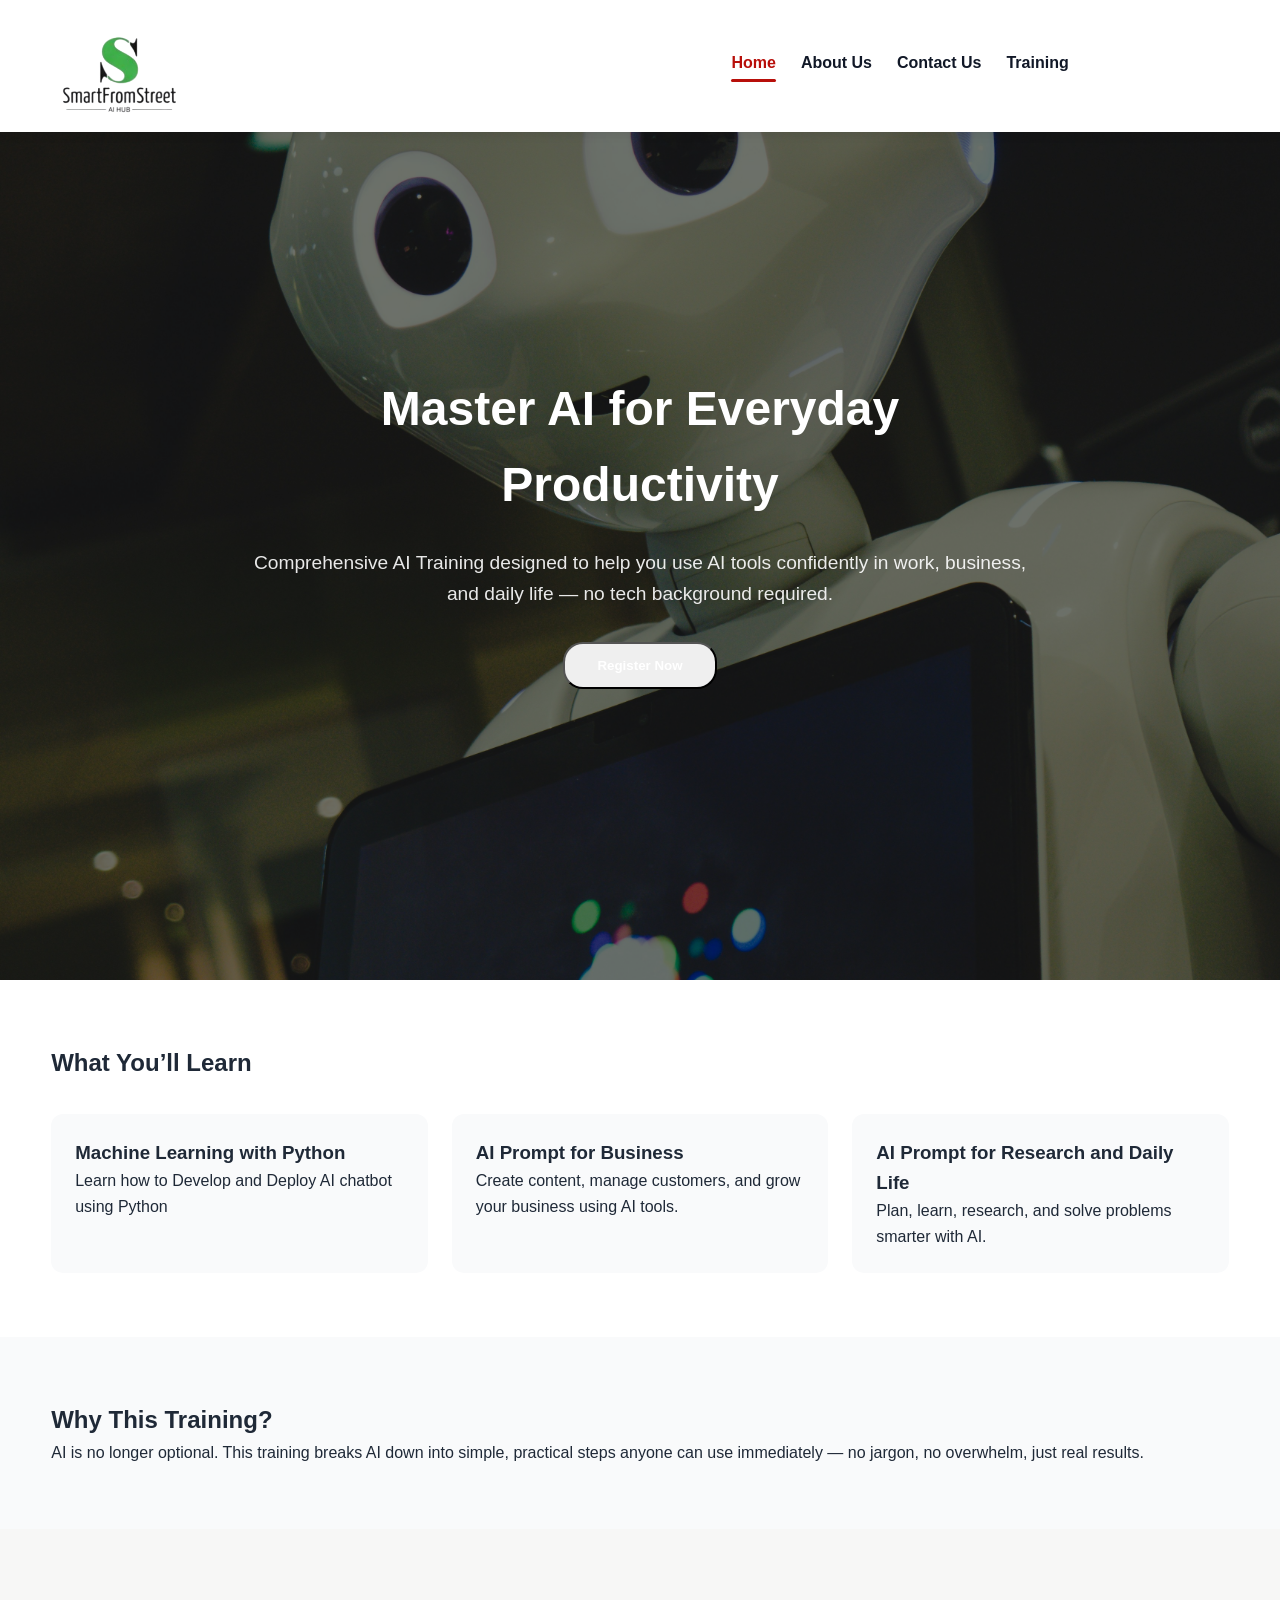
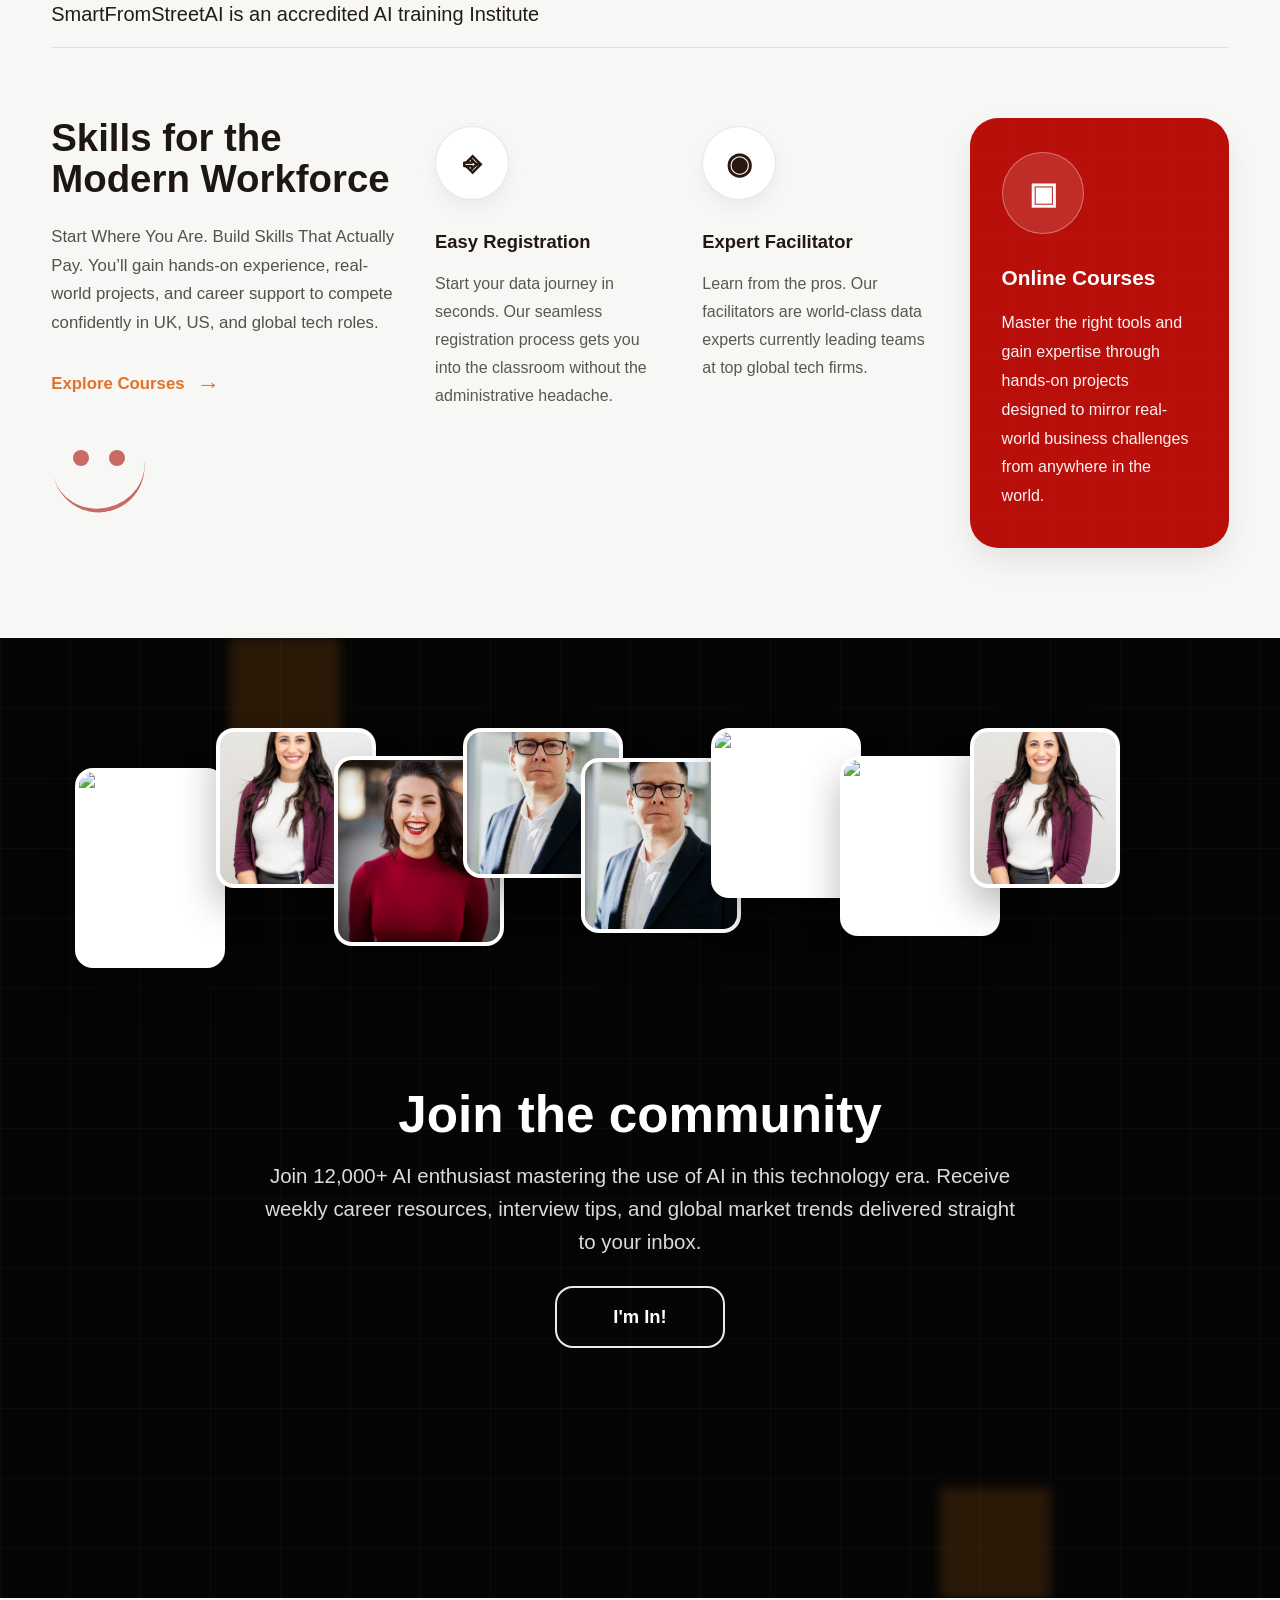
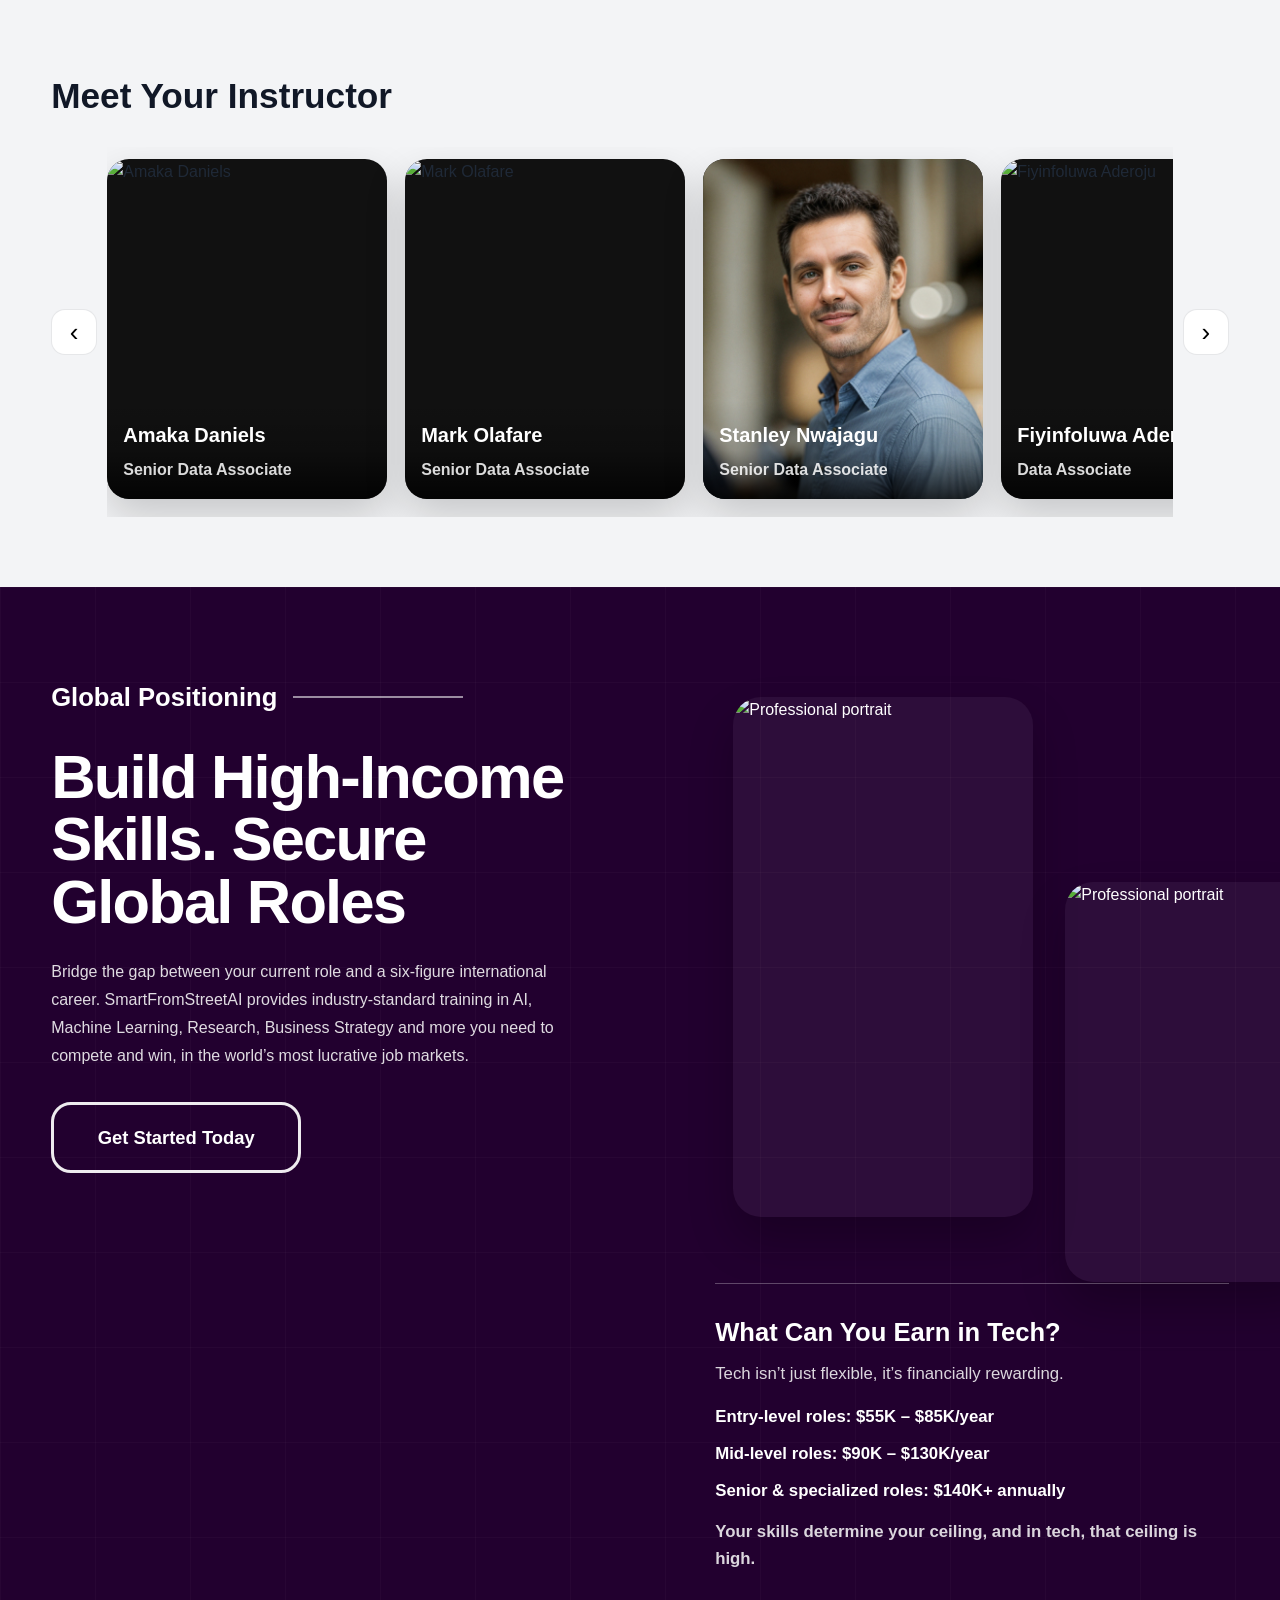
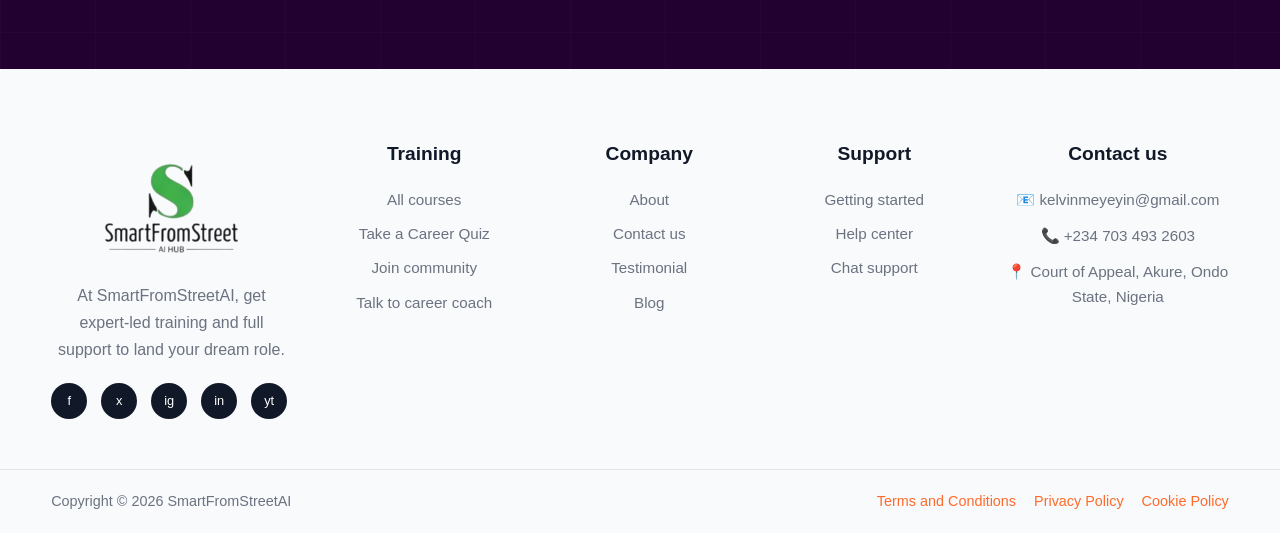
==== index.html @ e80f378c "Initial commit" ====
<!DOCTYPE html>
<html lang="en">
<head>
  <meta charset="UTF-8" />
  <meta name="viewport" content="width=device-width, initial-scale=1.0"/>
  <title>SmartFromStreetAI | Comprehensive AI Training</title>

  <link rel="stylesheet" href="css/style.css" />
</head>
<body>

<!-- HEADER -->
<header class="navbar">
  <div class="container">

    <div class="logo">
      <a href="index.html">
        <img src="assets/images/logo.png" alt="SmartFromStreetAI Logo">
      </a>
    </div>

    <nav class="nav-links">
      <a href="index.html" class="active">Home</a>
      <a href="about.html">About Us</a>
      <a href="contact.html">Contact Us</a>
      <a href="training.html">Training</a>
      <a href="training.html" class="btn btn-primary">Join Now</a>
    </nav>

    
  </div>
</header>


  

 <!-- HERO SECTION -->
<section class="hero"  id="hero">
  <div class="hero-content"></div>

  <div class="container hero-content">
    <h1>Master AI for Everyday Productivity</h1>

    <p>
      Comprehensive AI Training designed to help you use AI tools confidently
      in work, business, and daily life — no tech background required.
    </p>

    <button type="button" id="openModal" class="btn btn-primary">
    Register Now
    </button>

 
  </div>
</section>


  <!-- BENEFITS -->
  <section class="benefits">
    <div class="container">
      <h2>What You’ll Learn</h2>

      <div class="benefit-grid">
        <div class="card">
          <h3>Machine Learning with Python</h3>
          <p>Learn how to Develop and Deploy AI chatbot using Python</p>
        </div>

        <div class="card">
          <h3>AI Prompt for Business</h3>
          <p>Create content, manage customers, and grow your business using AI tools.</p>
        </div>

        <div class="card">
          <h3>AI Prompt for Research and Daily Life</h3>
          <p>Plan, learn, research, and solve problems smarter with AI.</p>
        </div>
      </div>
    </div>
  </section>

  <!-- STORY -->
  <section class="story">
    <div class="container">
      <h2>Why This Training?</h2>
      <p>
        AI is no longer optional. This training breaks AI down into simple,
        practical steps anyone can use immediately — no jargon, no overwhelm,
        just real results.
      </p>
    </div>
  </section>

  <!-- ACCREDITATION + MODERN WORKFORCE SECTION -->
  <section class="workforce-section" id="workforce-section">
    <div class="container">
      <!-- Top accreditation bar -->
      <div class="accreditation-bar">
        <p>
          SmartFromStreetAI is an accredited AI training Institute
        </p>
      </div>

      <!-- Main feature grid -->
      <div class="workforce-grid">
        <!-- Intro block -->
        <div class="workforce-intro">
          <h2>Skills for the Modern Workforce</h2>
          <p>
            Start Where You Are. Build Skills That Actually Pay. You’ll gain hands-on
            experience, real-world projects, and career support to compete confidently
            in UK, US, and global tech roles.
          </p>

          <a href="#register" class="workforce-link">
            Explore Courses
            <span>→</span>
          </a>

          <div class="workforce-smile">
            <span></span>
            <span></span>
            <div class="smile-line"></div>
          </div>
        </div>

        <!-- Feature 1 -->
        <div class="workforce-card mini-card">
          <div class="icon-wrap">
            <span class="wf-icon">⎆</span>
          </div>
          <h3>Easy Registration</h3>
          <p>
            Start your data journey in seconds. Our seamless registration process gets
            you into the classroom without the administrative headache.
          </p>
        </div>

        <!-- Feature 2 -->
        <div class="workforce-card mini-card">
          <div class="icon-wrap">
            <span class="wf-icon">◉</span>
          </div>
          <h3>Expert Facilitator</h3>
          <p>
            Learn from the pros. Our facilitators are world-class data experts currently
            leading teams at top global tech firms.
          </p>
        </div>

        <!-- Highlight card -->
        <div class="workforce-card highlight-card">
          <div class="icon-wrap light">
            <span class="wf-icon">▣</span>
          </div>
          <h3>Online Courses</h3>
          <p>
            Master the right tools and gain expertise through hands-on projects designed
            to mirror real-world business challenges from anywhere in the world.
          </p>
        </div>
      </div>
    </div>
  </section>

  <!-- TRAINING HIGHLIGHT SECTION
  <section class="training-highlight" id="training-highlight">
    <div class="container">
      <div class="training-tab">
        <div class="training-left">
          <span class="training-tag">Comprehensive AI Training</span>

          <h2>Learn AI the practical way — and apply it immediately.</h2>

          <p>
            Build real-world AI skills through live practical sessions, beginner-friendly
            guidance, and use cases you can apply to work, business, and everyday productivity.
          </p>

          <div class="training-proof">
            <div class="proof-item">
              <strong>Live sessions</strong>
              <span>Interactive and practical</span>
            </div>
            <div class="proof-item">
              <strong>Beginner-friendly</strong>
              <span>No technical background required</span>
            </div>
          </div>
        </div>

        <div class="training-right">
          <div class="training-panel">
            <h3>What’s included</h3>

            <ul class="training-list">
              <li>Live practical training</li>
              <li>Real-life AI use cases</li>
              <li>Beginner-friendly learning path</li>
              <li>Certificate of participation</li>
            </ul>

            <a href="#register" class="training-btn">Secure My Seat</a>

            <p class="training-note">Limited slots available for the next cohort</p>
          </div>
        </div>
      </div>
    </div>
  </section> -->

    <!-- COMMUNITY SECTION -->
  <section class="community" id="community">
    <div class="community-grid"></div>

    <div class="container community-wrap">
      <!-- Floating photos -->
      <div class="community-photos">
        <div class="community-card card-1"><img src="assets/images/community/community1.jpg" alt="Community member"></div>
        <div class="community-card card-2"><img src="assets/images/community/community2.jpg" alt="Community member"></div>
        <div class="community-card card-3"><img src="assets/images/community/community3.jpg" alt="Community member"></div>
        <div class="community-card card-4"><img src="assets/images/community/community4.jpg" alt="Community member"></div>
        <div class="community-card card-5"><img src="assets/images/community/community5.jpg" alt="Community member"></div>
        <div class="community-card card-6"><img src="assets/images/community/community6.jpg" alt="Community member"></div>
        <div class="community-card card-7"><img src="assets/images/community/community7.jpg" alt="Community member"></div>
        <div class="community-card card-8"><img src="assets/images/community/community8.jpg" alt="Community member"></div>
        <!-- <div class="community-card card-9"><img src="assets/images/community/community9.jpg" alt="Community member"></div> -->
        <!-- <div class="community-card card-10"><img src="assets/images/community/community10.jpg" alt="Community member"></div>
        <div class="community-card card-11"><img src="assets/images/community/community11.jpg" alt="Community member"></div>
        <div class="community-card card-12"><img src="assets/images/community/community12.jpg" alt="Community member"></div> -->
      </div>

      <!-- Center content -->
      <div class="community-content">
        <h2>Join the community</h2>
        <p>
          Join 12,000+ AI enthusiast mastering the use of AI in this technology era.
          Receive weekly career resources, interview tips, and global market
          trends delivered straight to your inbox.
        </p>

        <a href="https://chat.whatsapp.com/Kw2oKaEPfV02kj9bFaSDcL?mode=gi_t" class="community-btn">I'm In!</a>
      </div>
    </div>
  </section>

    <!-- INSTRUCTORS CAROUSEL -->
    <section class="instructors" id="instructors">
      <div class="container">
        <h2>Meet Your Instructor</h2>

        <div class="carousel">
          <button class="carousel-btn prev" type="button" aria-label="Scroll left">
            ‹
          </button>

          <div class="carousel-track" id="instructorTrack">
            <!-- Card 1 -->
            <article class="inst-card">
              <img src="assets/images/instructors/amaka.jpg" alt="Amaka Daniels">
              <div class="inst-overlay">
                <h3>Amaka Daniels</h3>
                <p>Senior Data Associate</p>
              </div>
            </article>

            <!-- Card 2 -->
            <article class="inst-card">
              <img src="assets/images/instructors/mark.jpg" alt="Mark Olafare">
              <div class="inst-overlay">
                <h3>Mark Olafare</h3>
                <p>Senior Data Associate</p>
              </div>
            </article>

            <!-- Card 3 -->
            <article class="inst-card">
              <img src="assets/images/instructors/stanley.jpg" alt="Stanley Nwajagu">
              <div class="inst-overlay">
                <h3>Stanley Nwajagu</h3>
                <p>Senior Data Associate</p>
              </div>
            </article>

            <!-- Card 4 -->
            <article class="inst-card">
              <img src="assets/images/instructors/fiyin.jpg" alt="Fiyinfoluwa Aderoju">
              <div class="inst-overlay">
                <h3>Fiyinfoluwa Aderoju</h3>
                <p>Data Associate</p>
              </div>
            </article>

            <!-- Add more cards as needed -->
          </div>

          <button class="carousel-btn next" type="button" aria-label="Scroll right">
            ›
          </button>
        </div>
      </div>
    </section> 

  <!-- GLOBAL POSITIONING SECTION -->
  <section class="global-positioning" id="global-positioning">
    <div class="gp-grid"></div>

    <div class="container gp-wrapper">
      <div class="gp-left">
        <div class="gp-label">
          <span>Global Positioning</span>
          <div class="gp-line"></div>
        </div>

        <h2>
           Build High-Income Skills. Secure Global Roles
        </h2>

        <p class="gp-text">
          Bridge the gap between your current role and a six-figure international
          career. SmartFromStreetAI provides industry-standard training in AI, Machine Learning,
          Research, Business Strategy and more you need to compete and win, in
          the world’s most lucrative job markets.
        </p>

        <a href="training.html" class="gp-btn">Get Started Today</a>
      </div>

      <div class="gp-right">
        <div class="gp-images">
          <div class="gp-image gp-image-1">
            <img src="assets/images/global/global1.jpg" alt="Professional portrait">
          </div>

          <div class="gp-image gp-image-2">
            <img src="assets/images/global/global2.jpg" alt="Professional portrait">
          </div>
        </div>

        <div class="gp-income">
          <h3>What Can You Earn in Tech?</h3>
          <p>Tech isn’t just flexible, it’s financially rewarding.</p>

          <ul>
            <li><strong>Entry-level roles:</strong> $55K – $85K/year</li>
            <li><strong>Mid-level roles:</strong> $90K – $130K/year</li>
            <li><strong>Senior & specialized roles:</strong> $140K+ annually</li>
          </ul>

          <p class="gp-note">
            Your skills determine your ceiling, and in tech, that ceiling is high.
          </p>
        </div>
      </div>
    </div>
  </section>

<!-- FOOTER -->
<footer class="footer">
  <div class="container footer-grid">

    <!-- LEFT -->
    <div class="footer-about">
      <img src="assets/images/logo.png" alt="Logo" class="footer-logo">

      <p>
        At SmartFromStreetAI, get expert-led training and full support
        to land your dream role.
      </p>

      <div class="footer-socials">
        <a href="#">f</a>
        <a href="#">x</a>
        <a href="#">ig</a>
        <a href="#">in</a>
        <a href="#">yt</a>
      </div>
    </div>

    <!-- ACADEMIC -->
    <div class="footer-col">
      <h4>Training</h4>
      <a href="#">All courses</a>
      <a href="#">Take a Career Quiz</a>
      <a href="#">Join community</a>
      <a href="#">Talk to career coach</a>
    </div>

    <!-- COMPANY -->
    <div class="footer-col">
      <h4>Company</h4>
      <a href="about.html">About</a>
      <a href="contact.html">Contact us</a>
      <a href="#">Testimonial</a>
      <a href="#">Blog</a>
    </div>

    <!-- SUPPORT -->
    <div class="footer-col">
      <h4>Support</h4>
      <a href="#">Getting started</a>
      <a href="#">Help center</a>
      <a href="#">Chat support</a>
    </div>

    <!-- CONTACT -->
    <div class="footer-col footer-contact">
      <h4>Contact us</h4>

      <p>📧 kelvinmeyeyin@gmail.com</p>
      <p>📞 +234 703 493 2603</p>
      <p>📍 Court of Appeal, Akure, Ondo State, Nigeria</p>
    </div>

  </div>

  <!-- BOTTOM -->
  <div class="footer-bottom">
    <div class="container footer-bottom-inner">
      <p>Copyright © 2026 SmartFromStreetAI</p>

      <div class="footer-links">
        <a href="#">Terms and Conditions</a>
        <a href="#">Privacy Policy</a>
        <a href="#">Cookie Policy</a>
      </div>
    </div>
  </div>
</footer>


  <!-- REGISTER MODAL -->
<div id="registerModal" class="modal">

  <div class="modal-content">

    <span class="close-btn">&times;</span>

    <h2>Comprehensive AI Training</h2>

    <p>
      This training will teach you how to use AI tools effectively for work,
      business, and daily productivity.
    </p>

    <div class="payment-details">
      <h3>Payment Details</h3>
      <p><strong>Bank Name:</strong> GTBank</p>
      <p><strong>Account Name:</strong> SmartFromStreetAI</p>
      <p><strong>Account Number:</strong> 0123456789</p>
    </div>

    <p class="note">
      After payment, send proof of payment to:
      <br><strong>smartfromstreetai@gmail.com</strong>
    </p>

  </div>
</div>

 <script src="js/script.js"></script>
</body>
</html>
---- css/style.css ----
* {
  margin: 0;
  padding: 0;
  box-sizing: border-box;
  font-family: "Segoe UI", sans-serif;
}

body {
  background: #f9fafb;
  color: #1f2937;
  line-height: 1.6;
  padding-top: 80px;
}

.container{
  width: min(1280px, 92%);
  margin: 0 auto;
}



/* NavBar */
.navbar {
  position: fixed;
  top: 0;
  left: 0;
  width: 100%;
  background: white;   /* always visible */
  padding: 1rem 0;
  z-index: 1000;
  box-shadow: 0 2px 10px rgba(0,0,0,0.08);
}

.nav-links {
  display: flex;
  align-items: center;
  gap: 25px;
}

.nav-links a {
  text-decoration: none;
  color: #111827;
  font-weight: 500;
  transition: 0.3s ease;
}

.nav-links a:hover {
  color: #f97316;
}


.navbar .container {
  display: flex;
  justify-content: space-between;
  align-items: center;
}

.logo {
  color: #111827;
}

.logo img {
  height: 100px;
  display: block;
}

body {
  padding-top: 80px;
}

/* NAV LINKS */
.nav-links a{
  position: relative;
  text-decoration: none;
  color: #111827;
  font-weight: 600;
  padding-bottom: 6px;
}

/* underline (hidden by default) */
.nav-links a::after{
  content: "";
  position: absolute;
  left: 0;
  bottom: 0;
  width: 0%;
  height: 3px;
  background: #B80F0A;
  border-radius: 999px;
  transition: width 0.3s ease;
}

/* hover effect */
.nav-links a:hover::after{
  width: 100%;
}

/* active page */
.nav-links a.active::after{
  width: 100%;
}

/* optional: active text color */
.nav-links a.active{
  color: #B80F0A;
}

/* HERO SECTION */

.hero {
  position: relative;
  height: 100vh;
  background: url("../assets/images/background.png") center/cover no-repeat;
  display: flex;
  align-items: center;
  justify-content: center;
  text-align: center;
  color: white;
  background-size: cover;
  background-position: center;
  transition: background-image 1s ease-in-out;
}


/* .hero {
  height: 90vh;
  background-size: cover;
  background-position: center;
  transition: background-image 1s ease-in-out;
} */

.hero::before {
  content: "";
  position: absolute;
  inset: 0;
  background: rgba(0,0,0,0.5);
}

/* .hero .overlay {
  position: absolute;
  inset: 0;
  background: rgba(0, 0, 0, 0.65);
} */

.hero-content {
  position: relative;
  z-index: 2;
  max-width: 800px;
}

.hero h1 {
  font-size: 3rem;
  margin-bottom: 1.5rem;
  font-weight: 700;
}

.hero p {
  font-size: 1.2rem;
  margin-bottom: 2rem;
  opacity: 0.9;
}


/* BUTTONS */

.btn-primary {
  background: linear-gradient(90deg, #B80F0A);
  color: white !important;
  border-radius: 20px;
  padding: 0.9rem 2rem;
  font-weight: 600;
  transition: 0.3s ease;
}

.btn-primary:hover {
  transform: translateY(-3px);
  box-shadow: 0 8px 20px rgba(0,0,0,0.3);
}

/* BENEFITS */
.benefits {
  padding: 4rem 0;
  background: #fff;
}

.benefit-grid {
  display: grid;
  grid-template-columns: repeat(3, 1fr);
  gap: 1.5rem;
  margin-top: 2rem;
}

.card {
  background: #f9fafb;
  padding: 1.5rem;
  border-radius: 12px;
}


/* =========================
   INSTRUCTORS CAROUSEL
========================= */
.instructors {
  padding: 70px 0;
  background: #f3f4f6;
}

.instructors h2 {
  font-size: 2.2rem;
  margin-bottom: 22px;
  font-weight: 800;
  color: #111827;
}

/* wrapper */
.carousel {
  position: relative;
  display: flex;
  align-items: center;
  gap: 10px;
}

/* arrows */
.carousel-btn {
  width: 46px;
  height: 46px;
  border-radius: 14px;
  border: 1px solid rgba(17, 24, 39, 0.1);
  background: #ffffff;
  cursor: pointer;
  display: grid;
  place-items: center;
  font-size: 26px;
  line-height: 1;
  user-select: none;
  transition: transform 0.2s ease, box-shadow 0.2s ease;
}

.carousel-btn:hover {
  transform: translateY(-1px);
  box-shadow: 0 12px 26px rgba(0,0,0,0.12);
}

.carousel-btn:disabled {
  opacity: 0.45;
  cursor: not-allowed;
  box-shadow: none;
}

/* track */
.carousel-track {
  flex: 1;
  display: flex;
  gap: 18px;
  overflow-x: auto;
  padding: 12px 6px 18px;
  scroll-snap-type: x mandatory;
  scroll-behavior: smooth;
  -webkit-overflow-scrolling: touch;
}

/* show a nice scrollbar like your screenshot */
.carousel-track::-webkit-scrollbar {
  height: 10px;
}
.carousel-track::-webkit-scrollbar-track {
  background: rgba(0,0,0,0.08);
  border-radius: 999px;
}
.carousel-track::-webkit-scrollbar-thumb {
  background: rgba(0,0,0,0.35);
  border-radius: 999px;
}

/* card */
.inst-card {
  scroll-snap-align: start;
  min-width: 280px;
  height: 340px;
  border-radius: 22px;
  overflow: hidden;
  position: relative;
  background: #111;
  box-shadow: 0 18px 40px rgba(0,0,0,0.18);
}

.inst-card img {
  width: 100%;
  height: 100%;
  object-fit: cover;
  display: block;
}

/* bottom gradient + text */
.inst-overlay {
  position: absolute;
  left: 0;
  right: 0;
  bottom: 0;
  padding: 18px 16px 16px;
  background: linear-gradient(
    to top,
    rgba(0,0,0,0.78),
    rgba(0,0,0,0.18),
    rgba(0,0,0,0)
  );
}

.inst-overlay h3 {
  margin: 0;
  font-size: 1.25rem;
  color: #fff;
  font-weight: 800;
}

.inst-overlay p {
  margin: 6px 0 0;
  color: rgba(255,255,255,0.85);
  font-weight: 600;
}

/* responsive */
@media (max-width: 900px) {
  .carousel-btn { display: none; } /* swipe on mobile */
  .inst-card { min-width: 240px; height: 320px; }
}

/* MODAL BACKGROUND */
.modal {
  display: none;
  position: fixed;
  inset: 0;
  background: rgba(0, 0, 0, 0.7);
  justify-content: center;
  align-items: center;
  z-index: 2000;
}

/* MODAL CARD */
.modal-content {
  background: white;
  width: 90%;
  max-width: 500px;
  padding: 2rem;
  border-radius: 12px;
  position: relative;
  animation: fadeIn 0.3s ease;
}

.modal-content h2 {
  margin-bottom: 1rem;
}

.payment-details {
  margin: 1.5rem 0;
  background: #f9fafb;
  padding: 1rem;
  border-radius: 8px;
}

.note {
  font-size: 0.9rem;
  color: #555;
}

/* CLOSE BUTTON */
.close-btn {
  position: absolute;
  top: 10px;
  right: 15px;
  font-size: 22px;
  cursor: pointer;
}

/* ANIMATION */
@keyframes fadeIn {
  from { opacity: 0; transform: scale(0.95); }
  to { opacity: 1; transform: scale(1); }
}


/* STORY */
.story {
  padding: 4rem 0;
}

/* REGISTER */
.register {
  padding: 4rem 0;
  background: #111827;
  color: white;
  text-align: center;
}

.register-box {
  background: #1f2937;
  padding: 2.5rem;
  border-radius: 16px;
}

.price {
  font-size: 2rem;
  margin: 1rem 0;
}


/* =========================
   TESTIMONIALS
========================= */
.testimonials{
  padding: 80px 0;
  background: #ffffff;
}

.testi-top{
  display: grid;
  gap: 14px;
  margin-bottom: 18px;
}

.testi-meta{
  display:flex;
  align-items:center;
  gap: 10px;
  color: #111827;
}

.stars{
  font-size: 18px;
  letter-spacing: 2px;
  color: #f5c542;
  line-height: 1;
}

.star-dim{ color: rgba(245, 197, 66, 0.35); }

.rating{
  font-weight: 800;
  color: #111827;
  font-size: 18px;
}

.rating .count{
  font-weight: 700;
  color: rgba(17, 24, 39, 0.55);
}

.testi-head{
  display:flex;
  align-items:flex-end;
  justify-content:space-between;
  gap: 16px;
}

.testi-head h2{
  font-size: clamp(1.7rem, 3vw, 2.3rem);
  margin: 0;
  font-weight: 900;
  color: #111827;
}

.testi-controls{
  display:flex;
  gap: 10px;
}

.testi-btn{
  width: 48px;
  height: 48px;
  border-radius: 999px;
  border: 1px solid rgba(17,24,39,0.12);
  background: #ffffff;
  cursor: pointer;
  display:grid;
  place-items:center;
  font-size: 26px;
  line-height: 1;
  transition: transform .2s ease, box-shadow .2s ease, background .2s ease;
}

.testi-btn:hover{
  transform: translateY(-1px);
  box-shadow: 0 14px 30px rgba(0,0,0,0.12);
}

.testi-btn:disabled{
  opacity: .45;
  cursor: not-allowed;
  box-shadow: none;
}

/* track */
.testi-track{
  display:flex;
  gap: 18px;
  overflow-x:auto;
  padding: 16px 4px 18px;
  scroll-snap-type: x mandatory;
  scroll-behavior: smooth;
  -webkit-overflow-scrolling: touch;
}

.testi-track::-webkit-scrollbar{ height: 10px; }
.testi-track::-webkit-scrollbar-track{
  background: rgba(0,0,0,0.06);
  border-radius: 999px;
}
.testi-track::-webkit-scrollbar-thumb{
  background: rgba(0,0,0,0.28);
  border-radius: 999px;
}

/* card */
.testi-card{
  scroll-snap-align: start;
  min-width: 360px;
  max-width: 420px;
  background: #f9fafb;
  border: 1px solid rgba(17,24,39,0.08);
  border-radius: 22px;
  padding: 22px;
  box-shadow: 0 14px 34px rgba(0,0,0,0.06);
  display:flex;
  flex-direction:column;
  gap: 12px;
}

.testi-title{
  margin: 0;
  font-weight: 900;
  color: #111827;
  font-size: 1.15rem;
}

.testi-text{
  margin: 0;
  color: rgba(17,24,39,0.78);
  line-height: 1.7;
  font-weight: 600;
}

.testi-person{
  margin-top: 8px;
  display:flex;
  align-items:center;
  gap: 12px;
}

.avatar{
  width: 44px;
  height: 44px;
  border-radius: 999px;
  object-fit: cover;
  border: 2px solid rgba(17,24,39,0.08);
  background: #fff;
}

.avatar-initials{
  display:grid;
  place-items:center;
  font-weight: 900;
  color: #fff;
  background: linear-gradient(90deg, #B80F0A, #ff3b30);
}

.testi-person .name{
  margin: 0;
  font-weight: 900;
  color: #111827;
}

.testi-person .role{
  margin: 2px 0 0;
  color: rgba(17,24,39,0.60);
  font-weight: 700;
  font-size: .95rem;
}

@media (max-width: 900px){
  .testi-controls{ display:none; } /* swipe on mobile */
  .testi-card{ min-width: 280px; }
}

/* =========================
   FUTURE PROOF / LOGO MARQUEE
========================= */
.future-proof{
  padding: 70px 0;
  background: #f8f8f8;
  overflow: hidden;
}

.future-proof-inner{
  display: grid;
  grid-template-columns: 360px 1fr;
  align-items: center;
  gap: 28px;
}

.future-proof-text p{
  margin: 0;
  font-size: clamp(1.35rem, 2vw, 1.8rem);
  line-height: 1.5;
  color: #374151;
  font-weight: 500;
  max-width: 320px;
}

.future-proof-text span{
  color: #B80F0A;
  font-weight: 800;
}

/* marquee area */
.logo-marquee{
  position: relative;
  overflow: hidden;
  min-height: 90px;
  display: flex;
  align-items: center;
}

/* creates the "coming out of the text" soft fade */
.logo-fade{
  position: absolute;
  left: 0;
  top: 0;
  bottom: 0;
  width: 140px;
  background: linear-gradient(to right, #f8f8f8 20%, rgba(248,248,248,0));
  z-index: 2;
  pointer-events: none;
}

.logo-track{
  display: flex;
  align-items: center;
  gap: 56px;
  width: max-content;
  animation: logoMarquee 24s linear infinite;
}

.logo-marquee:hover .logo-track{
  animation-play-state: paused;
}

.logo-item{
  flex: 0 0 auto;
  display: flex;
  align-items: center;
  justify-content: center;
  min-width: 120px;
  opacity: 0.75;
  transition: opacity .25s ease, transform .25s ease, filter .25s ease;
}

.logo-item:hover{
  opacity: 1;
  transform: translateY(-2px);
}

.logo-item img{
  max-height: 54px;
  max-width: 150px;
  width: auto;
  object-fit: contain;
  filter: grayscale(100%);
}

/* continuous movement */
@keyframes logoMarquee{
  from{
    transform: translateX(0);
  }
  to{
    transform: translateX(-50%);
  }
}

/* tablet */
@media (max-width: 1000px){
  .future-proof-inner{
    grid-template-columns: 1fr;
    gap: 20px;
  }

  .future-proof-text p{
    max-width: 100%;
  }

  .logo-fade{
    width: 90px;
  }
}

/* mobile */
@media (max-width: 640px){
  .future-proof{
    padding: 55px 0;
  }

  .future-proof-text p{
    font-size: 1.2rem;
  }

  .logo-track{
    gap: 36px;
    animation-duration: 18s;
  }

  .logo-item{
    min-width: 90px;
  }

  .logo-item img{
    max-height: 36px;
    max-width: 110px;
  }
}

/* =========================
   COMMUNITY SECTION
========================= */
.community{
  position: relative;
  background: #050505;
  color: #fff;
  overflow: hidden;
  padding: 90px 0 110px;
}

/* subtle grid background */
.community-grid{
  position: absolute;
  inset: 0;
  background-image:
    linear-gradient(rgba(255,255,255,0.07) 1px, transparent 1px),
    linear-gradient(90deg, rgba(255,255,255,0.07) 1px, transparent 1px);
  background-size: 70px 70px;
  opacity: 0.35;
  pointer-events: none;
}

/* optional warm glow blocks */
.community::before,
.community::after{
  content: "";
  position: absolute;
  width: 110px;
  height: 110px;
  background: rgba(182, 103, 23, 0.22);
  filter: blur(6px);
  z-index: 0;
}

.community::before{
  top: 0;
  left: 18%;
}

.community::after{
  bottom: 0;
  right: 18%;
}

.community-wrap{
  position: relative;
  min-height: 760px;
  z-index: 1;
}

/* center content */
.community-content{
  position: relative;
  z-index: 3;
  max-width: 760px;
  margin: 0 auto;
  text-align: center;
  padding-top: 360px;
}

.community-content h2{
  margin: 0 0 18px;
  font-size: clamp(2.2rem, 4vw, 4rem);
  line-height: 1.05;
  font-weight: 900;
  color: #fff;
}

.community-content p{
  margin: 0 auto 28px;
  max-width: 760px;
  font-size: clamp(1rem, 1.6vw, 1.35rem);
  line-height: 1.6;
  color: rgba(255,255,255,0.86);
  font-weight: 500;
}

.community-btn{
  display: inline-flex;
  align-items: center;
  justify-content: center;
  min-width: 170px;
  padding: 14px 28px;
  border: 2px solid rgba(255,255,255,0.92);
  border-radius: 18px;
  color: #fff;
  text-decoration: none;
  font-weight: 800;
  font-size: 1.15rem;
  transition: all .25s ease;
  background: transparent;
}

.community-btn:hover{
  background: #fff;
  color: #050505;
  transform: translateY(-2px);
}

/* floating photos area */
.community-photos{
  position: absolute;
  inset: 0;
  z-index: 2;
}

.community-card{
  position: absolute;
  width: 160px;
  height: 210px;
  border-radius: 18px;
  overflow: hidden;
  background: #fff;
  border: 4px solid rgba(255,255,255,0.88);
  box-shadow: 0 18px 38px rgba(0,0,0,0.28);
}

.community-card img{
  width: 100%;
  height: 100%;
  object-fit: cover;
  display: block;
}

/* top row */
.card-1  { top: 40px;  left: 2%;  width: 150px; height: 200px; }
.card-2  { top: 0;     left: 14%; width: 160px; height: 160px; }
.card-3  { top: 28px;  left: 24%; width: 170px; height: 190px; }
.card-4  { top: 0;     left: 35%; width: 160px; height: 150px; }
.card-5  { top: 30px;  left: 45%; width: 160px; height: 175px; }
.card-6  { top: 0;     left: 56%; width: 150px; height: 170px; }
.card-7  { top: 28px;  left: 67%; width: 160px; height: 180px; }
.card-8  { top: 0;     left: 78%; width: 150px; height: 160px; }

/* lower edge cards */
.card-9  { top: 250px; left: 2%;  width: 150px; height: 190px; }
.card-10 { top: 220px; left: 14%; width: 160px; height: 180px; }
.card-11 { top: 240px; right: 14%; width: 150px; height: 200px; }
.card-12 { top: 280px; right: 2%;  width: 160px; height: 190px; }

/* gentle floating animation */
.community-card{
  animation: floatCard 6s ease-in-out infinite;
}

.card-2, .card-5, .card-8, .card-10{
  animation-delay: 1s;
}
.card-3, .card-6, .card-11{
  animation-delay: 2s;
}
.card-4, .card-7, .card-9, .card-12{
  animation-delay: 3s;
}

@keyframes floatCard{
  0%, 100%{
    transform: translateY(0px);
  }
  50%{
    transform: translateY(-8px);
  }
}

/* tablet */
@media (max-width: 1100px){
  .community-wrap{
    min-height: 700px;
  }

  .community-card{
    width: 130px !important;
    height: 160px !important;
  }

  .community-content{
    padding-top: 320px;
  }
}

/* mobile */
@media (max-width: 768px){
  .community{
    padding: 70px 0 80px;
  }

  .community-wrap{
    min-height: auto;
  }

  .community-photos{
    position: relative;
    display: grid;
    grid-template-columns: repeat(3, 1fr);
    gap: 12px;
    margin-bottom: 32px;
  }

  .community-card{
    position: relative;
    top: auto !important;
    left: auto !important;
    right: auto !important;
    width: 100% !important;
    height: 140px !important;
    animation: none;
  }

  .community-content{
    padding-top: 0;
  }

  .community-content h2{
    font-size: 2.2rem;
  }

  .community-content p{
    font-size: 1rem;
  }

  .community-btn{
    min-width: 150px;
    padding: 12px 22px;
  }
}

@media (max-width: 520px){
  .community-photos{
    grid-template-columns: repeat(2, 1fr);
  }
}

.community-card{
  opacity: 0;
  transform: translateY(20px);
  transition: opacity .7s ease, transform .7s ease;
}

.community.visible .community-card{
  opacity: 1;
  transform: translateY(0);
}

/* =========================
   GLOBAL POSITIONING
========================= */
.global-positioning{
  position: relative;
  overflow: hidden;
  background: #22002f;
  color: #fff;
  padding: 90px 0 80px;
}

.gp-grid{
  position: absolute;
  inset: 0;
  background-image:
    linear-gradient(rgba(255,255,255,0.06) 1px, transparent 1px),
    linear-gradient(90deg, rgba(255,255,255,0.06) 1px, transparent 1px);
  background-size: 95px 95px;
  opacity: 0.45;
  pointer-events: none;
}

.gp-wrapper{
  position: relative;
  z-index: 2;
  display: grid;
  grid-template-columns: minmax(0, 0.95fr) minmax(420px, 0.85fr);
  gap: 90px;
  align-items: start;
}


/* left side */
.gp-label{
  display: flex;
  align-items: center;
  gap: 16px;
  margin-bottom: 28px;
}

.gp-label span{
  font-size: 1.6rem;
  font-weight: 800;
  color: #ffffff;
  white-space: nowrap;
}

.gp-line{
  height: 2px;
  width: 170px;
  background: rgba(255,255,255,0.55);
}

/* left side */
.gp-left{
  max-width: 620px;
}

.gp-left h2{
  margin: 0 0 24px;
  font-size: clamp(2.8rem, 4.8vw, 5.2rem);
  line-height: 1.02;
  letter-spacing: -1.8px;
  font-weight: 900;
  max-width: 560px;
}

.gp-text{
  margin: 0 0 32px;
  max-width: 540px;
  font-size: clamp(1rem, 1.25vw, 1.15rem);
  line-height: 1.75;
  color: rgba(255,255,255,0.86);
  font-weight: 500;
}

.gp-btn{
  display: inline-flex;
  align-items: center;
  justify-content: center;
  min-width: 250px;
  padding: 18px 34px;
  border: 3px solid rgba(255,255,255,0.92);
  border-radius: 20px;
  color: #fff;
  text-decoration: none;
  font-size: 1.15rem;
  font-weight: 800;
  transition: all .25s ease;
}

.gp-btn:hover{
  background: #fff;
  color: #22002f;
  transform: translateY(-2px);
}

/* right side */
.gp-right{
  display: flex;
  flex-direction: column;
  gap: 30px;
  padding-top: 20px;
}

.gp-images{
  display: flex;
  justify-content: flex-start;
  align-items: flex-end;
  gap: 32px;
  padding-left: 18px;
}

.gp-image{
  overflow: hidden;
  border-radius: 28px;
  background: rgba(255,255,255,0.05);
  box-shadow: 0 24px 45px rgba(0,0,0,0.24);
}

.gp-image img{
  width: 100%;
  height: 100%;
  object-fit: cover;
  display: block;
}

.gp-image-1{
  width: 300px;
  height: 520px;
  flex: 0 0 300px;
}

.gp-image-2{
  width: 250px;
  height: 400px;
  flex: 0 0 250px;
  margin-bottom: -65px;
}

/* earnings box */
.gp-income{
  margin-top: 36px;
  padding-top: 28px;
  border-top: 1px solid rgba(255,255,255,0.28);
  max-width: 700px;
}

.gp-income h3{
  margin: 0 0 8px;
  font-size: 1.6rem;
  font-weight: 800;
}

.gp-income p{
  margin: 0 0 16px;
  font-size: 1.05rem;
  line-height: 1.6;
  color: rgba(255,255,255,0.84);
}

.gp-income ul{
  margin: 0 0 16px;
  padding: 0;
  list-style: none;
}

.gp-income li{
  margin-bottom: 12px;
  font-size: 1.05rem;
  line-height: 1.5;
  color: #fff;
  font-weight: 700;
}

.gp-note{
  font-weight: 700;
  color: #fff;
}

/* tablet */
@media (max-width: 1100px){
  .gp-wrapper{
    grid-template-columns: 1fr;
  }

  .gp-left h2{
    max-width: 100%;
  }

  .gp-images{
    justify-content: center;
  }

  .gp-income{
    max-width: 100%;
  }
}

/* mobile */
@media (max-width: 768px){
  .global-positioning{
    padding: 70px 0 65px;
  }

  .gp-label span{
    font-size: 1.1rem;
  }

  .gp-line{
    width: 90px;
  }

  .gp-left h2{
    font-size: 2.5rem;
    line-height: 1.02;
  }

  .gp-images{
    gap: 16px;
  }

  .gp-image-1{
    width: 52%;
    height: 360px;
  }

  .gp-image-2{
    width: 42%;
    height: 290px;
    margin-bottom: -36px;
  }

  .gp-btn{
    min-width: 100%;
    padding: 16px 22px;
  }

  .gp-income{
    margin-top: 12px;
  }
}

@media (max-width: 520px){
  .gp-images{
    align-items: flex-end;
  }

  .gp-image{
    border-radius: 20px;
  }

  .gp-image-1{
    height: 290px;
  }

  .gp-image-2{
    height: 230px;
  }
}

.gp-image{
  transition: transform .3s ease, box-shadow .3s ease;
}

.gp-image:hover{
  transform: translateY(-4px);
  box-shadow: 0 28px 55px rgba(0,0,0,0.34);
}

/* FOOTER */
footer {
  padding: 1.5rem 0;
  text-align: center;
  font-size: 0.9rem;
}


/* TRAINING PAGE */

.training-page {
  padding: 120px 0 80px;
  background: #f9fafb;
}

.training-header {
  text-align: center;
  margin-bottom: 60px;
}

.training-header h1 {
  font-size: 2.5rem;
  margin-bottom: 1rem;
}

.training-header p {
  max-width: 700px;
  margin: auto;
  color: #555;
}

/* GRID */

.training-grid {
  display: grid;
  grid-template-columns: repeat(auto-fit, minmax(300px, 1fr));
  gap: 30px;
}

/* CARD */

.training-card {
  background: white;
  border-radius: 14px;
  overflow: hidden;
  box-shadow: 0 10px 25px rgba(0,0,0,0.05);
  transition: 0.3s ease;
}

.training-card:hover {
  transform: translateY(-6px);
}

/* TOP SECTION */

.card-top {
  background: linear-gradient(135deg, #44B14B);
  color: white;
  padding: 20px;
}

.card-top h3 {
  margin: 0;
}

/* =========================
   WORKFORCE / ACCREDITATION
========================= */
.workforce-section{
  padding: 70px 0 90px;
  background: #f7f7f6;
  color: #1f1a17;
}

/* top bar */
.accreditation-bar{
  display: flex;
  align-items: center;
  gap: 18px;
  padding-bottom: 18px;
  border-bottom: 1px solid rgba(31, 26, 23, 0.10);
  margin-bottom: 70px;
}

.accreditation-bar img{
  width: 48px;
  height: 48px;
  object-fit: contain;
  flex: 0 0 48px;
}

.accreditation-bar p{
  margin: 0;
  font-size: clamp(1rem, 1.7vw, 1.25rem);
  line-height: 1.5;
  color: #241b16;
  font-weight: 500;
}

/* main layout */
.workforce-grid{
  display: grid;
  grid-template-columns: 1.35fr 0.9fr 0.9fr 1fr;
  gap: 34px;
  align-items: start;
}

/* intro */
.workforce-intro h2{
  margin: 0 0 24px;
  font-size: clamp(2rem, 3vw, 3rem);
  line-height: 1.05;
  font-weight: 900;
  color: #1e1611;
  max-width: 420px;
}

.workforce-intro p{
  margin: 0 0 34px;
  max-width: 430px;
  font-size: 1.05rem;
  line-height: 1.7;
  color: #56504c;
  font-weight: 500;
}

.workforce-link{
  display: inline-flex;
  align-items: center;
  gap: 12px;
  text-decoration: none;
  color: #e2712a;
  font-size: 1.05rem;
  font-weight: 800;
  transition: transform .2s ease, color .2s ease;
}

.workforce-link span{
  font-size: 1.45rem;
  line-height: 1;
}

.workforce-link:hover{
  transform: translateX(3px);
}

/* smile decoration */
.workforce-smile{
  position: relative;
  width: 120px;
  height: 70px;
  margin-top: 48px;
}

.workforce-smile span{
  position: absolute;
  top: 4px;
  width: 16px;
  height: 16px;
  background: #c86a65;
  border-radius: 50%;
}

.workforce-smile span:first-child{ left: 22px; }
.workforce-smile span:nth-child(2){ left: 58px; }

.smile-line{
  position: absolute;
  left: 6px;
  top: 16px;
  width: 92px;
  height: 50px;
  border-bottom: 4px solid #c86a65;
  border-radius: 0 0 90px 90px;
  transform: rotate(-12deg);
}

/* small cards */
.workforce-card{
  min-height: 320px;
}

.mini-card{
  padding-top: 8px;
}

.icon-wrap{
  width: 74px;
  height: 74px;
  border-radius: 50%;
  display: grid;
  place-items: center;
  border: 1px solid rgba(31, 26, 23, 0.10);
  background: #fff;
  box-shadow: 0 8px 18px rgba(0,0,0,0.05);
  margin-bottom: 30px;
}

.wf-icon{
  font-size: 1.9rem;
  color: #2a170f;
  font-weight: 800;
  line-height: 1;
}

.workforce-card h3{
  margin: 0 0 16px;
  font-size: 1.15rem;
  line-height: 1.3;
  font-weight: 900;
  color: #221813;
}

.workforce-card p{
  margin: 0;
  font-size: 1rem;
  line-height: 1.75;
  color: #5c5652;
  font-weight: 500;
  max-width: 260px;
}

/* highlight card */
.highlight-card{
  background: #B80F0A;
  border-radius: 28px;
  padding: 34px 32px;
  min-height: 430px;
  box-shadow: 0 14px 30px rgba(0,0,0,0.08);
  position: relative;
  overflow: hidden;
}

.highlight-card::before{
  content: "";
  position: absolute;
  inset: 0;
  background-image:
    linear-gradient(rgba(255,255,255,0.05) 1px, transparent 1px),
    linear-gradient(90deg, rgba(255,255,255,0.05) 1px, transparent 1px);
  background-size: 40px 40px;
  opacity: 0.35;
  pointer-events: none;
}

.highlight-card > *{
  position: relative;
  z-index: 1;
}

.icon-wrap.light{
  width: 82px;
  height: 82px;
  background: rgba(255,255,255,0.12);
  border: 1px solid rgba(255,255,255,0.35);
  box-shadow: none;
}

.icon-wrap.light .wf-icon{
  color: #fff;
}

.highlight-card h3{
  color: #fff;
  font-size: 1.3rem;
  margin-bottom: 18px;
}

.highlight-card p{
  color: rgba(255,255,255,0.95);
  max-width: 100%;
  font-size: 1rem;
  line-height: 1.8;
}

/* responsive */
@media (max-width: 1200px){
  .workforce-grid{
    grid-template-columns: 1.2fr 1fr 1fr;
  }

  .highlight-card{
    grid-column: span 3;
    min-height: auto;
  }
}

@media (max-width: 900px){
  .accreditation-bar{
    align-items: flex-start;
  }

  .workforce-grid{
    grid-template-columns: 1fr 1fr;
    gap: 28px;
  }

  .workforce-intro{
    grid-column: span 2;
  }

  .highlight-card{
    grid-column: span 2;
  }
}

@media (max-width: 640px){
  .workforce-section{
    padding: 55px 0 70px;
  }

  .accreditation-bar{
    flex-direction: column;
    gap: 14px;
    margin-bottom: 44px;
  }

  .workforce-grid{
    grid-template-columns: 1fr;
  }

  .workforce-intro,
  .highlight-card{
    grid-column: span 1;
  }

  .workforce-intro h2{
    max-width: 100%;
  }

  .workforce-intro p{
    max-width: 100%;
  }

  .workforce-card{
    min-height: auto;
  }

  .highlight-card{
    padding: 28px 24px;
  }

  .workforce-smile{
    margin-top: 32px;
  }
}

/* =========================
   TRAINING HIGHLIGHT
========================= */
.training-highlight{
  padding: 90px 0;
  background: #07152b;
}

.training-tab{
  display: grid;
  grid-template-columns: 1.1fr 0.9fr;
  gap: 32px;
  background:
    radial-gradient(circle at top right, rgba(255,255,255,0.06), transparent 30%),
    linear-gradient(135deg, #1b2a41, #162338);
  border: 1px solid rgba(255,255,255,0.08);
  border-radius: 32px;
  padding: 48px;
  box-shadow: 0 24px 60px rgba(0,0,0,0.22);
  overflow: hidden;
}

.training-left{
  color: #fff;
}

.training-tag{
  display: inline-block;
  padding: 10px 14px;
  border-radius: 999px;
  background: rgba(255,255,255,0.08);
  border: 1px solid rgba(255,255,255,0.12);
  color: rgba(255,255,255,0.92);
  font-size: 0.95rem;
  font-weight: 700;
  margin-bottom: 20px;
}

.training-left h2{
  margin: 0 0 18px;
  font-size: clamp(2rem, 4vw, 3.2rem);
  line-height: 1.05;
  font-weight: 900;
  max-width: 620px;
}

.training-left p{
  margin: 0 0 28px;
  max-width: 600px;
  font-size: 1.05rem;
  line-height: 1.75;
  color: rgba(255,255,255,0.82);
}

.training-proof{
  display: flex;
  gap: 16px;
  flex-wrap: wrap;
}

.proof-item{
  min-width: 220px;
  background: rgba(255,255,255,0.06);
  border: 1px solid rgba(255,255,255,0.08);
  border-radius: 18px;
  padding: 16px 18px;
}

.proof-item strong{
  display: block;
  color: #fff;
  font-size: 1rem;
  margin-bottom: 6px;
}

.proof-item span{
  color: rgba(255,255,255,0.72);
  font-size: 0.95rem;
}

.training-right{
  display: flex;
  align-items: center;
  justify-content: center;
}

.training-panel{
  width: 100%;
  max-width: 380px;
  background: rgba(255,255,255,0.08);
  border: 1px solid rgba(255,255,255,0.12);
  border-radius: 24px;
  padding: 28px;
  color: #fff;
  backdrop-filter: blur(8px);
}

.training-panel h3{
  margin: 0 0 18px;
  font-size: 1.35rem;
  font-weight: 800;
}

.training-list{
  list-style: none;
  margin: 0 0 24px;
  padding: 0;
}

.training-list li{
  position: relative;
  padding-left: 30px;
  margin-bottom: 14px;
  font-size: 1.02rem;
  color: rgba(255,255,255,0.88);
  line-height: 1.5;
}

.training-list li::before{
  content: "✓";
  position: absolute;
  left: 0;
  top: 0;
  font-weight: 900;
  color: #ffffff;
}

.training-btn{
  display: inline-flex;
  align-items: center;
  justify-content: center;
  width: 100%;
  min-height: 56px;
  border-radius: 18px;
  text-decoration: none;
  font-weight: 800;
  font-size: 1.05rem;
  color: #fff;
  background: linear-gradient(90deg, #b80f0a, #ff3b30);
  box-shadow: 0 14px 30px rgba(184,15,10,0.28);
  transition: transform .2s ease, box-shadow .2s ease;
}

.training-btn:hover{
  transform: translateY(-2px);
  box-shadow: 0 18px 36px rgba(184,15,10,0.34);
}

.training-note{
  margin: 14px 0 0;
  text-align: center;
  font-size: 0.92rem;
  color: rgba(255,255,255,0.66);
}

/* responsive */
@media (max-width: 980px){
  .training-card{
    grid-template-columns: 1fr;
    padding: 32px;
  }

  .training-left h2{
    max-width: 100%;
  }

  .training-left p{
    max-width: 100%;
  }

  .training-panel{
    max-width: 100%;
  }
}

@media (max-width: 640px){
  .training-highlight{
    padding: 70px 0;
  }

  .training-card{
    padding: 24px;
    border-radius: 24px;
  }

  .training-left h2{
    font-size: 2rem;
  }

  .proof-item{
    min-width: 100%;
  }
}


/* =========================
   ABOUT US PAGE
========================= */
.about-hero{
  padding: 140px 0 90px;
  background: #f8fafc;
}

.about-hero-grid{
  display: grid;
  grid-template-columns: 1fr 1fr;
  gap: 50px;
  align-items: center;
}

.about-image-frame{
  position: relative;
  border-radius: 28px;
  overflow: hidden;
  min-height: 500px;
  box-shadow: 0 20px 50px rgba(0,0,0,0.10);
  background: #e5e7eb;
}

.about-image-frame img{
  width: 100%;
  height: 100%;
  object-fit: cover;
  display: block;
}

.about-hero-content{
  max-width: 580px;
}

.section-tag{
  display: inline-block;
  padding: 8px 14px;
  border-radius: 999px;
  background: rgba(184, 15, 10, 0.08);
  color: #B80F0A;
  font-weight: 700;
  margin-bottom: 18px;
}

.about-hero-content h1{
  font-size: clamp(2.2rem, 4vw, 3.6rem);
  line-height: 1.08;
  margin-bottom: 18px;
  color: #111827;
  font-weight: 900;
}

.about-hero-content p{
  font-size: 1.05rem;
  line-height: 1.8;
  color: #4b5563;
  margin-bottom: 18px;
}

.about-story{
  padding: 80px 0;
  background: #ffffff;
}

.about-story-grid{
  display: grid;
  grid-template-columns: 1fr 1fr;
  gap: 36px;
}

.about-story-grid h2{
  font-size: 1.8rem;
  margin-bottom: 14px;
  color: #111827;
}

.about-story-grid p{
  font-size: 1rem;
  line-height: 1.8;
  color: #4b5563;
}

.footer{
  padding: 24px 0;
  background: #111827;
  color: #fff;
  text-align: center;
}

/* responsive */
@media (max-width: 900px){
  .about-hero-grid,
  .about-story-grid{
    grid-template-columns: 1fr;
  }

  .about-image-frame{
    min-height: 360px;
  }

  .about-hero{
    padding: 120px 0 70px;
  }
}


/* =========================
   ABOUT PAGE - MISSION
========================= */
.mission-section{
  padding: 90px 0;
  background: #ffffff;
}

.mission-grid{
  display: grid;
  grid-template-columns: 0.9fr 1.1fr;
  gap: 42px;
  align-items: start;
}

.mission-left{
  max-width: 440px;
  padding-top: 20px;
}

.mission-label{
  font-size: 0.95rem;
  letter-spacing: 0.08em;
  font-weight: 700;
  color: #64748b;
  margin-bottom: 22px;
}

.mission-left h2{
  font-size: clamp(2rem, 3.5vw, 3rem);
  line-height: 1.15;
  color: #0f172a;
  margin-bottom: 22px;
  font-weight: 800;
}

.mission-left p{
  font-size: 1.05rem;
  line-height: 1.8;
  color: #475569;
}

.mission-cards{
  display: grid;
  grid-template-columns: 1fr 1fr;
  gap: 22px;
}

.mission-card{
  background: #ffffff;
  border-radius: 18px;
  padding: 28px 26px;
  box-shadow: 0 8px 24px rgba(15, 23, 42, 0.08);
  border: 1px solid rgba(15, 23, 42, 0.06);
  min-height: 250px;
}

.mission-icon{
  width: 58px;
  height: 58px;
  border-radius: 50%;
  display: flex;
  align-items: center;
  justify-content: center;
  background: #44B14B;
  color: #fff;
  font-size: 1.5rem;
  margin-bottom: 20px;
}

.mission-card h3{
  font-size: 1.5rem;
  line-height: 1.3;
  margin-bottom: 14px;
  color: #111827;
  font-weight: 700;
}

.mission-card p{
  font-size: 1rem;
  line-height: 1.75;
  color: #475569;
  margin-bottom: 20px;
}

.mission-card a{
  display: inline-block;
  padding: 10px 18px;
  background: #B80F0A;
  color: #fff;
  text-decoration: none;
  border-radius: 10px;
  font-weight: 600;
  transition: background 0.25s ease, transform 0.25s ease;
}

.mission-card a:hover{
  background: #1d4ed8;
  transform: translateY(-2px);
}

/* responsive */
@media (max-width: 992px){
  .mission-grid{
    grid-template-columns: 1fr;
  }

  .mission-left{
    max-width: 100%;
    padding-top: 0;
  }
}

@media (max-width: 640px){
  .mission-section{
    padding: 70px 0;
  }

  .mission-cards{
    grid-template-columns: 1fr;
  }

  .mission-card{
    min-height: auto;
  }
}


/* =========================
   CONTACT PAGE
========================= */
.contact-hero{
  position: relative;
  min-height: 78vh;
  display: flex;
  align-items: center;
  justify-content: center;
  text-align: center;
  background: url("../assets/images/contact/contacts.png") center/cover no-repeat;
  color: #fff;
}

.contact-hero-overlay{
  position: absolute;
  inset: 0;
  background: rgba(17, 24, 39, 0.45);
}

.contact-hero-content{
  position: relative;
  z-index: 2;
  max-width: 860px;
}

.contact-hero h1{
  font-size: clamp(2.8rem, 6vw, 5rem);
  color: #ff6a2a;
  font-weight: 900;
  margin-bottom: 18px;
  letter-spacing: 1px;
}

.contact-dots{
  display: flex;
  justify-content: center;
  gap: 8px;
  margin-bottom: 24px;
}

.contact-dots span{
  width: 6px;
  height: 6px;
  border-radius: 50%;
  background: rgba(255,255,255,0.8);
}

.contact-hero p{
  font-size: clamp(1.1rem, 2vw, 1.5rem);
  line-height: 1.7;
  font-weight: 700;
  max-width: 760px;
  margin: 0 auto;
}

/* contact info section */
.contact-info-section{
  background: #ffffff;
  padding: 80px 0 70px;
}

.contact-info-grid{
  display: grid;
  grid-template-columns: repeat(3, 1fr);
  gap: 0;
}

.contact-card{
  text-align: center;
  padding: 40px 28px;
  border-right: 1px solid rgba(15, 23, 42, 0.08);
}

.contact-card:last-child{
  border-right: none;
}

.contact-icon{
  font-size: 3rem;
  color: #ff6a2a;
  margin-bottom: 24px;
  line-height: 1;
}

.contact-card h3{
  font-size: 1.9rem;
  font-weight: 800;
  color: #374151;
  margin-bottom: 18px;
}

.contact-card p{
  font-size: 1rem;
  line-height: 1.8;
  color: #9ca3af;
  max-width: 320px;
  margin: 0 auto 18px;
}

.contact-highlight{
  color: #ff6a2a;
  font-size: 1.15rem;
  font-weight: 800;
  text-decoration: none;
}

/* contact form */
.contact-form-section{
  padding: 70px 0 90px;
  background: #f8fafc;
}

.contact-form-wrap{
  background: #ffffff;
  border-radius: 28px;
  padding: 40px;
  box-shadow: 0 18px 50px rgba(0,0,0,0.08);
}

.contact-form-text{
  max-width: 620px;
  margin-bottom: 28px;
}

.contact-form-text h2{
  font-size: clamp(2rem, 4vw, 3rem);
  margin-bottom: 14px;
  color: #111827;
}

.contact-form-text p{
  font-size: 1.05rem;
  line-height: 1.8;
  color: #4b5563;
}

.contact-form{
  display: grid;
  gap: 18px;
}

.form-row{
  display: grid;
  grid-template-columns: 1fr 1fr;
  gap: 18px;
}

.form-group{
  display: grid;
  gap: 8px;
}

.form-group label{
  font-weight: 700;
  color: #111827;
}

.form-group input,
.form-group textarea{
  width: 100%;
  border: 1px solid #d1d5db;
  border-radius: 14px;
  padding: 14px 16px;
  font-size: 1rem;
  outline: none;
  background: #fff;
  transition: border-color .2s ease, box-shadow .2s ease;
}

.form-group input:focus,
.form-group textarea:focus{
  border-color: #ff6a2a;
  box-shadow: 0 0 0 4px rgba(255, 106, 42, 0.12);
}

.form-group textarea{
  resize: vertical;
}

/* responsive */
@media (max-width: 900px){
  .contact-info-grid{
    grid-template-columns: 1fr;
  }

  .contact-card{
    border-right: none;
    border-bottom: 1px solid rgba(15, 23, 42, 0.08);
  }

  .contact-card:last-child{
    border-bottom: none;
  }

  .form-row{
    grid-template-columns: 1fr;
  }
}

@media (max-width: 640px){
  .contact-hero{
    min-height: 62vh;
  }

  .contact-info-section{
    padding: 60px 0;
  }

  .contact-form-wrap{
    padding: 24px;
    border-radius: 20px;
  }

  .contact-card h3{
    font-size: 1.5rem;
  }
}




/* =========================
   ENROLL PAGE
========================= */
.enroll-page {
  background: #f4f7fb;
}

.enroll-section {
  padding: 140px 0 80px;
}

.enroll-card {
  max-width: 760px;
  margin: 0 auto;
  background: #ffffff;
  border-radius: 24px;
  padding: 40px;
  box-shadow: 0 20px 60px rgba(0,0,0,0.08);
}

.enroll-header {
  margin-bottom: 28px;
}

.enroll-tag {
  display: inline-block;
  padding: 8px 14px;
  border-radius: 999px;
  background: #eef2ff;
  color: #1f2937;
  font-weight: 700;
  margin-bottom: 14px;
}

.enroll-header h1 {
  font-size: clamp(2rem, 4vw, 3rem);
  line-height: 1.05;
  margin-bottom: 10px;
  color: #111827;
}

.enroll-subtext {
  color: #6b7280;
  font-size: 1rem;
}

.selected-course-box {
  background: #f9fafb;
  border: 1px solid #e5e7eb;
  border-radius: 18px;
  padding: 18px 20px;
  margin-bottom: 28px;
}

.selected-course-box span {
  display: block;
  font-size: 0.9rem;
  color: #6b7280;
  margin-bottom: 6px;
}

.selected-course-box strong {
  font-size: 1.1rem;
  color: #111827;
}

.enroll-form {
  display: grid;
  gap: 18px;
}

.form-group {
  display: grid;
  gap: 8px;
}

.form-group label {
  font-weight: 700;
  color: #111827;
}

.form-group input,
.form-group select,
.form-group textarea {
  width: 100%;
  border: 1px solid #d1d5db;
  border-radius: 14px;
  padding: 14px 16px;
  font-size: 1rem;
  outline: none;
  background: #fff;
  transition: border-color 0.2s ease, box-shadow 0.2s ease;
}

.form-group input:focus,
.form-group select:focus,
.form-group textarea:focus {
  border-color: #B80F0A;
  box-shadow: 0 0 0 4px rgba(184, 15, 10, 0.12);
}

.form-group textarea {
  resize: vertical;
}

.btn-pay {
  margin-top: 8px;
  border: none;
  cursor: pointer;
  font-size: 1rem;
}

/* responsive */
@media (max-width: 640px) {
  .enroll-card {
    padding: 24px;
    border-radius: 18px;
  }

  .enroll-section {
    padding: 120px 0 60px;
  }
}


/* =========================
   FOOTER
========================= */
.footer{
  background: #f8fafc;
  padding: 70px 0 0;
  color: #374151;
}

/* grid layout */
.footer-grid{
  display: grid;
  grid-template-columns: 1.3fr 1fr 1fr 1fr 1.2fr;
  gap: 40px;
}

/* left section */
.footer-logo{
  width: 160px;
  margin-bottom: 18px;
}

.footer-about p{
  font-size: 1rem;
  line-height: 1.7;
  color: #6b7280;
  margin-bottom: 20px;
  max-width: 260px;
}

.footer-socials{
  display: flex;
  gap: 14px;
}

.footer-socials a{
  width: 36px;
  height: 36px;
  border-radius: 50%;
  display: flex;
  align-items: center;
  justify-content: center;
  background: #111827;
  color: #fff;
  font-size: 0.8rem;
  text-decoration: none;
  transition: transform .2s ease, background .2s ease;
}

.footer-socials a:hover{
  transform: translateY(-2px);
  background: #ff6a2a;
}

/* columns */
.footer-col h4{
  font-size: 1.2rem;
  margin-bottom: 18px;
  color: #111827;
  font-weight: 700;
}

.footer-col a{
  display: block;
  margin-bottom: 10px;
  text-decoration: none;
  color: #6b7280;
  font-size: 0.95rem;
  transition: color .2s ease;
}

.footer-col a:hover{
  color: #ff6a2a;
}

/* contact */
.footer-contact p{
  font-size: 0.95rem;
  margin-bottom: 12px;
  color: #6b7280;
}

/* bottom */
.footer-bottom{
  margin-top: 50px;
  border-top: 1px solid rgba(0,0,0,0.08);
  padding: 20px 0;
}

.footer-bottom-inner{
  display: flex;
  justify-content: space-between;
  align-items: center;
  gap: 20px;
}

.footer-bottom p{
  font-size: 0.9rem;
  color: #6b7280;
}

.footer-links{
  display: flex;
  gap: 18px;
}

.footer-links a{
  font-size: 0.9rem;
  color: #ff6a2a;
  text-decoration: none;
}

.footer-links a:hover{
  text-decoration: underline;
}

/* responsive */
@media (max-width: 1000px){
  .footer-grid{
    grid-template-columns: 1fr 1fr;
  }
}

@media (max-width: 600px){
  .footer-grid{
    grid-template-columns: 1fr;
  }

  .footer-bottom-inner{
    flex-direction: column;
    text-align: center;
  }
}





/* BODY */

.card-body {
  padding: 25px;
}

.duration {
  font-weight: 600;
  margin-bottom: 15px;
  color: #444;
}

.price-row {
  display: flex;
  justify-content: space-between;
  align-items: center;
  margin-top: 20px;
}

.price {
  font-size: 1.3rem;
  font-weight: bold;
  color: #111827;
}
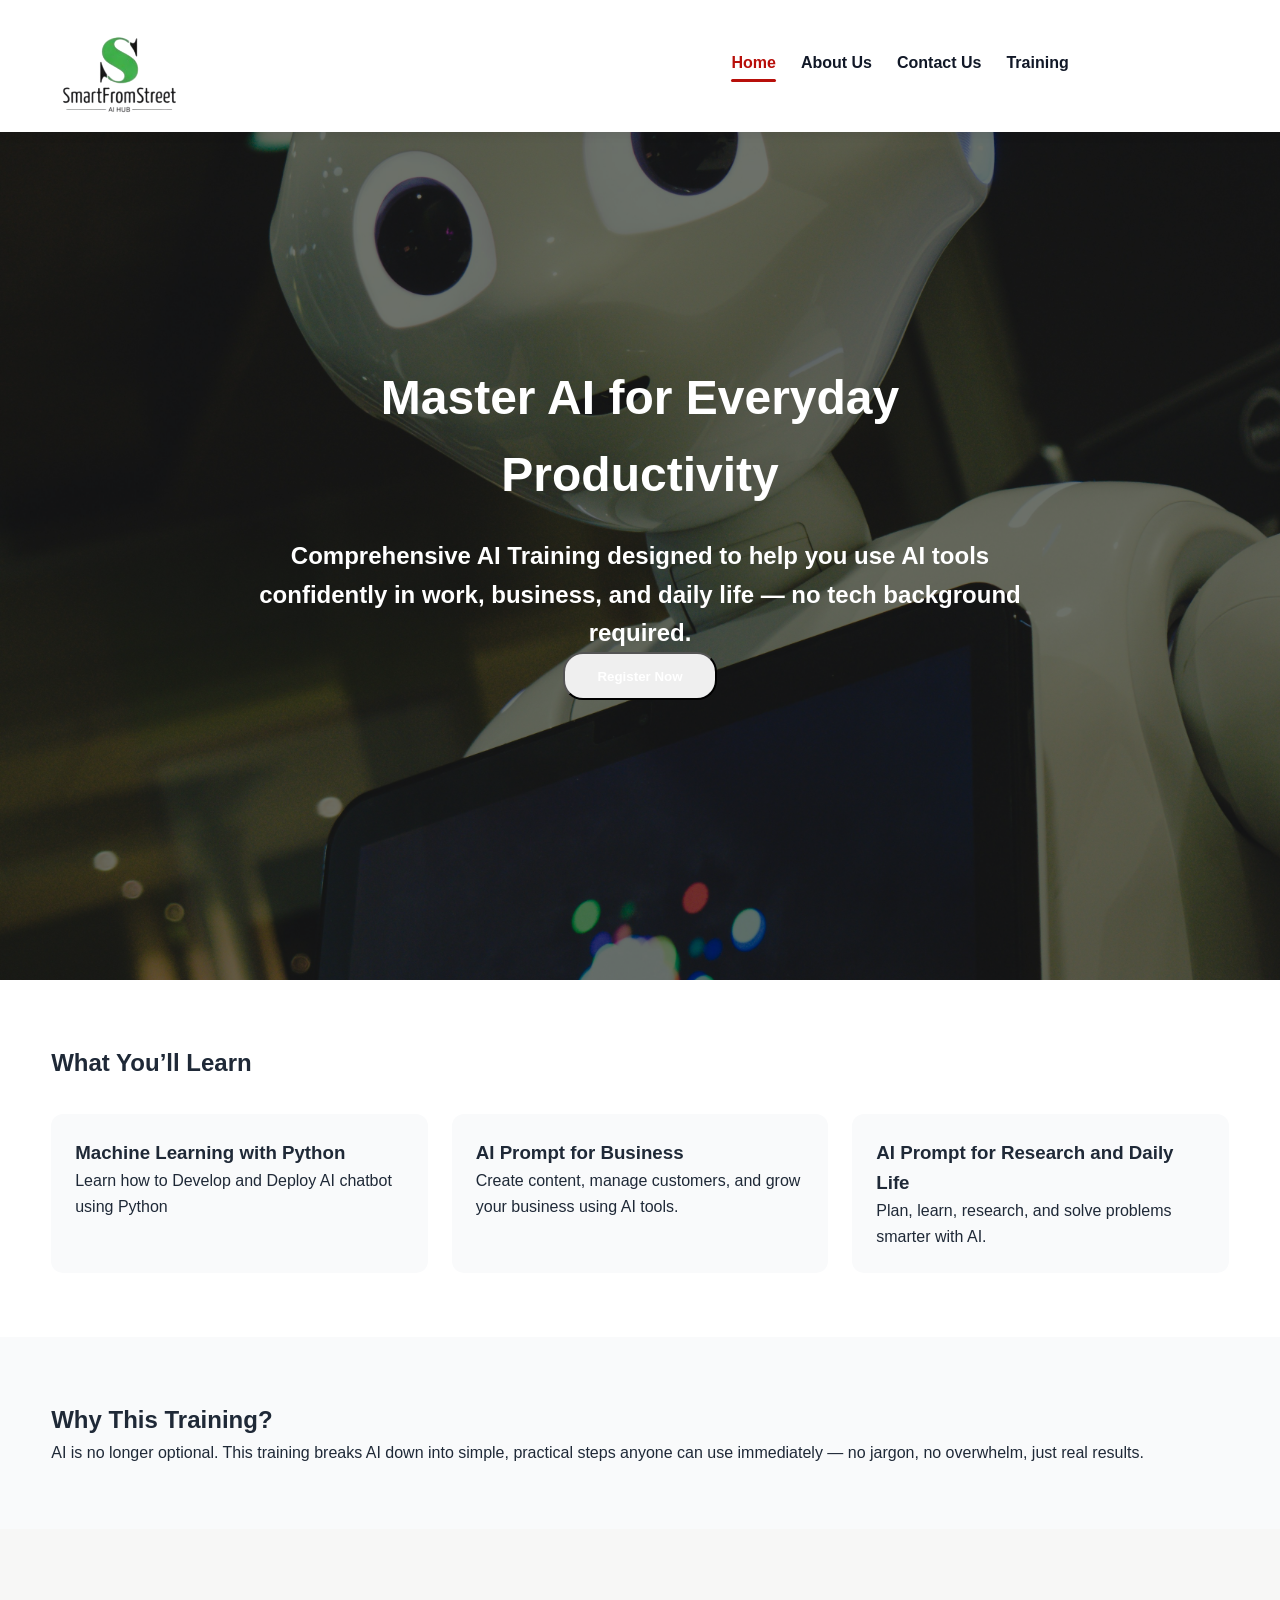
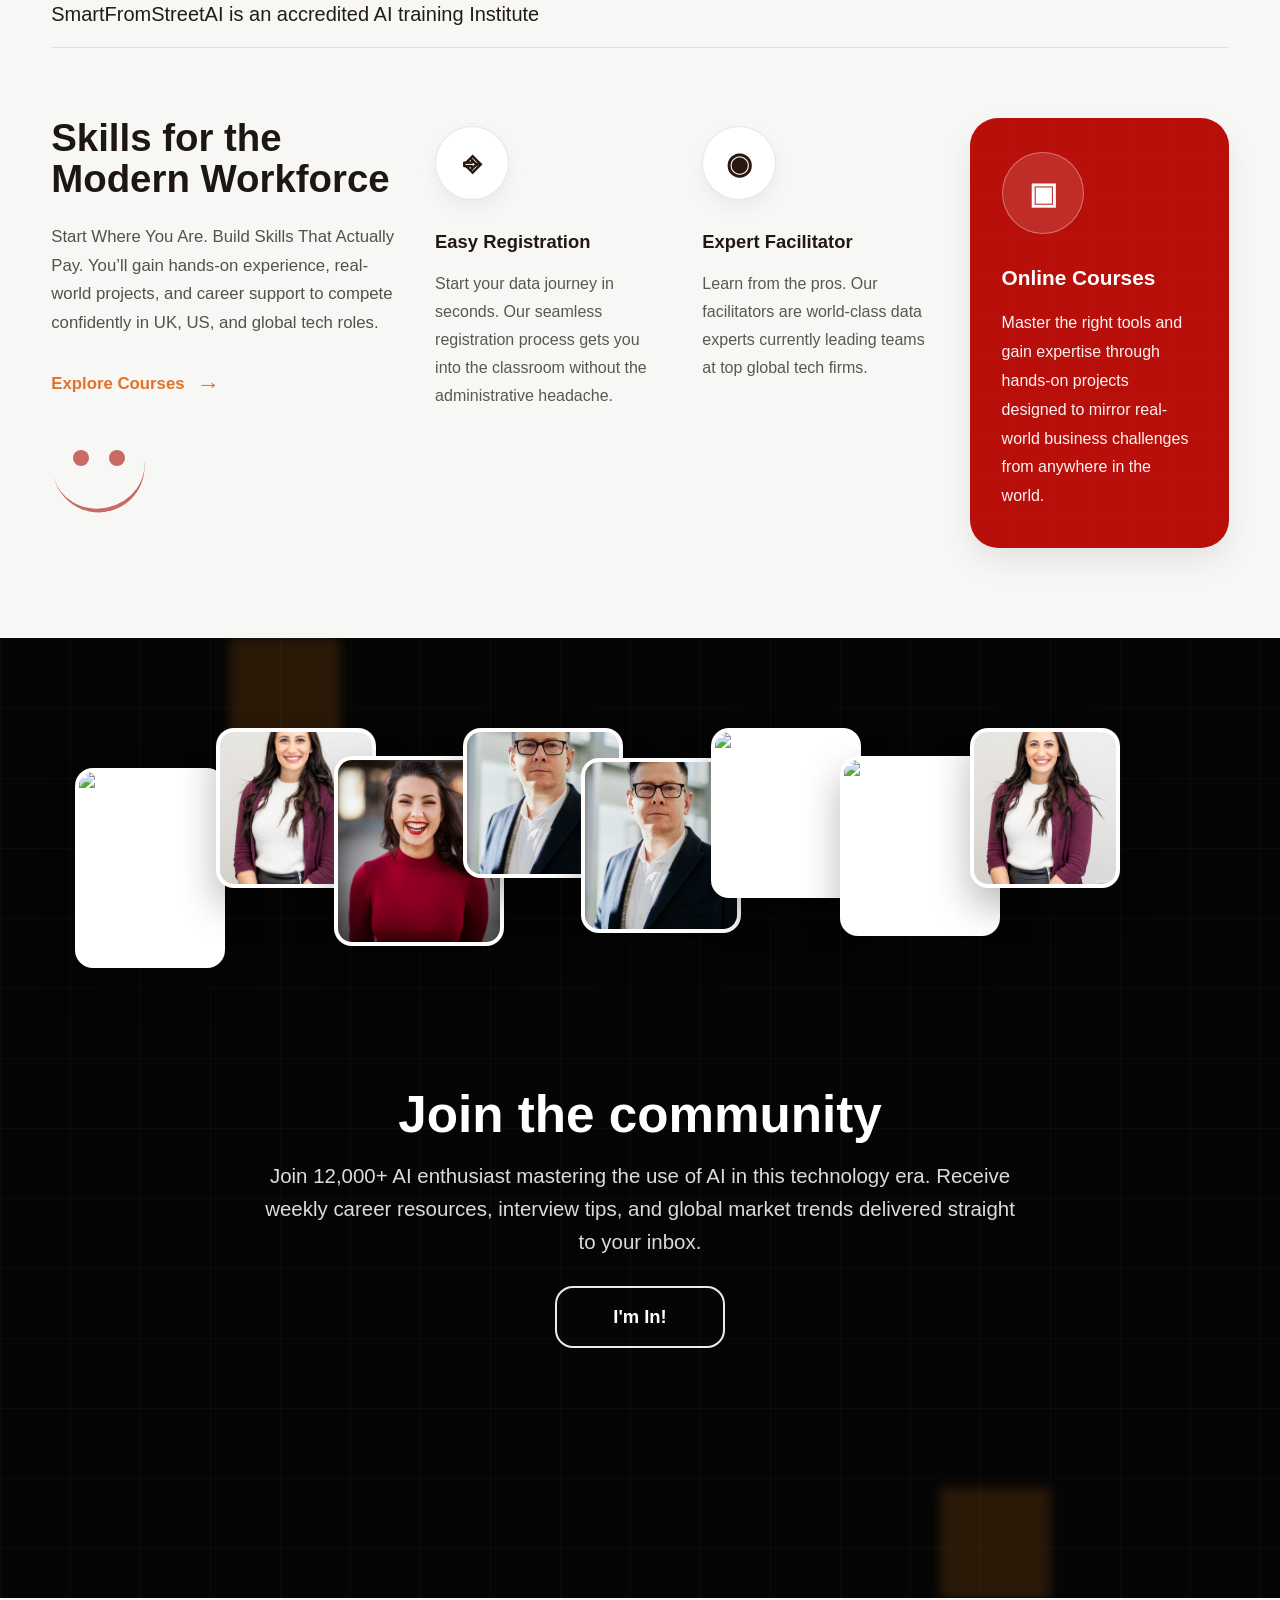
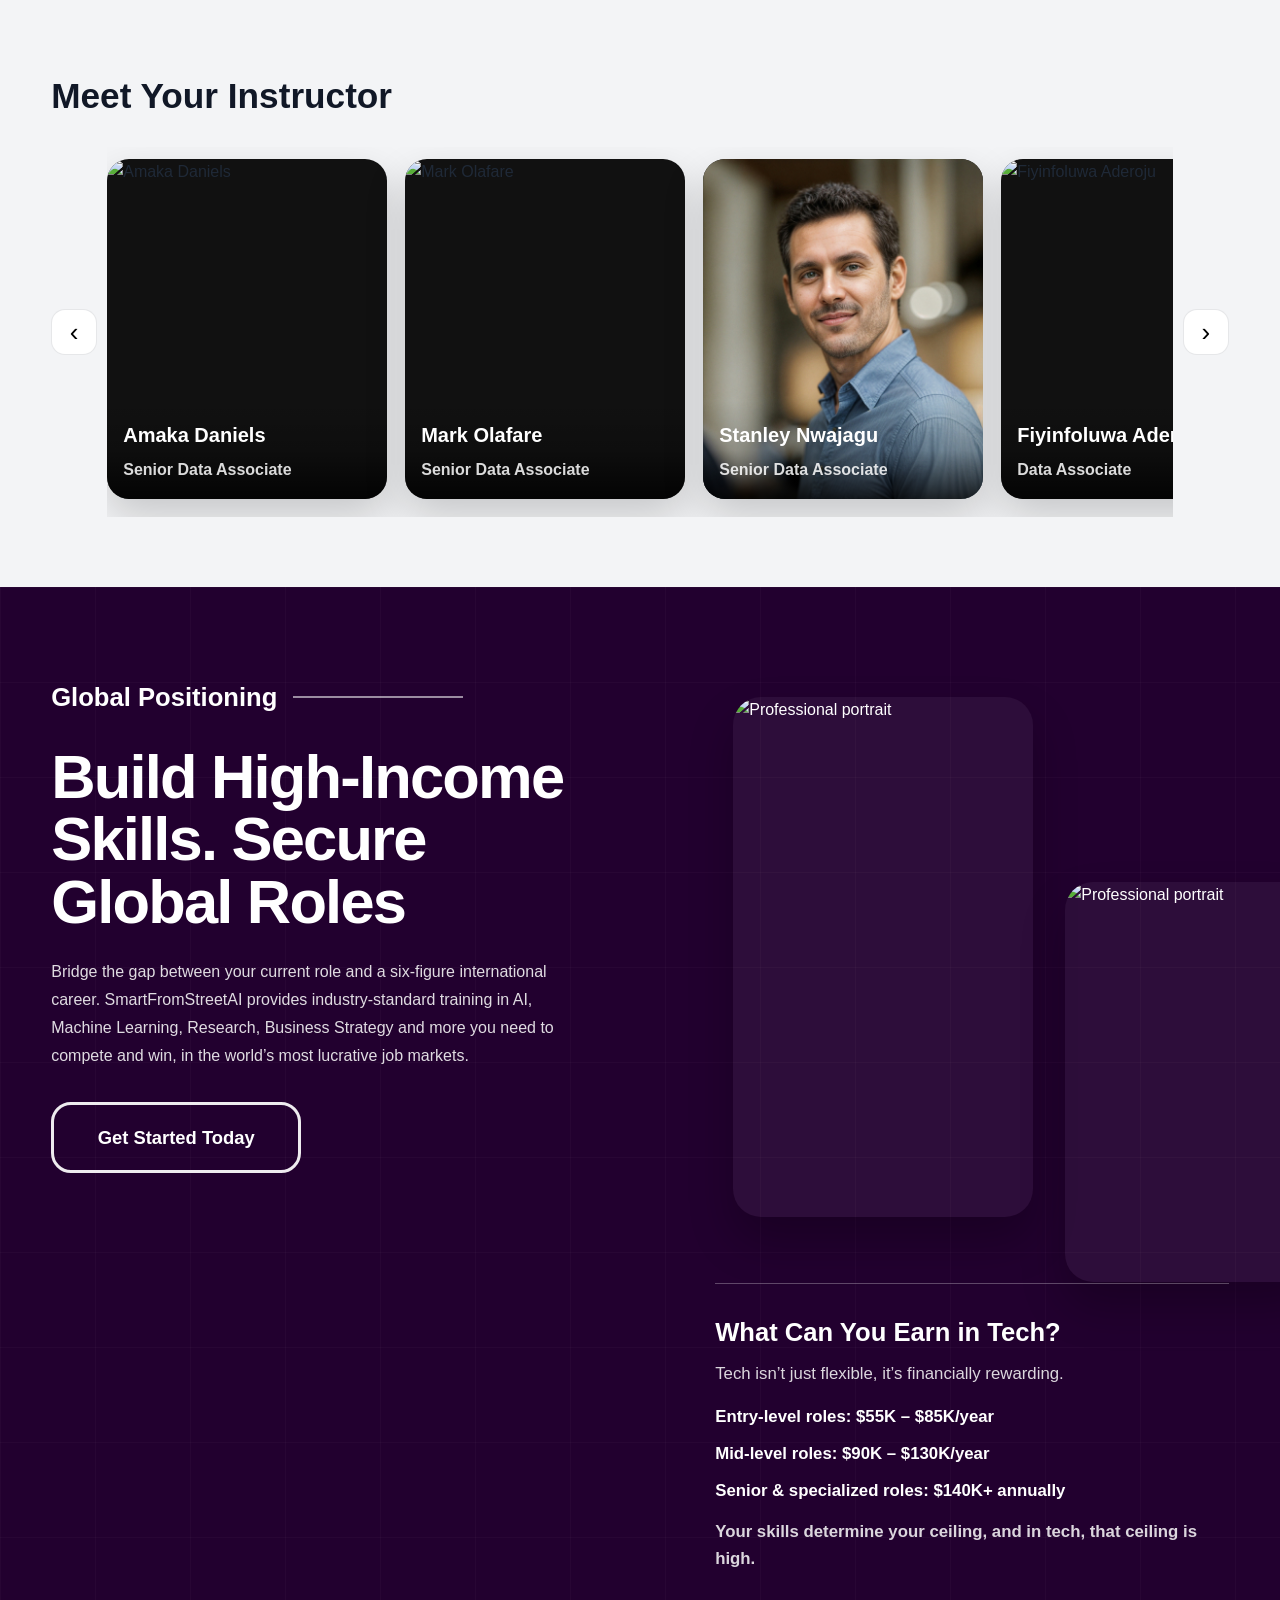
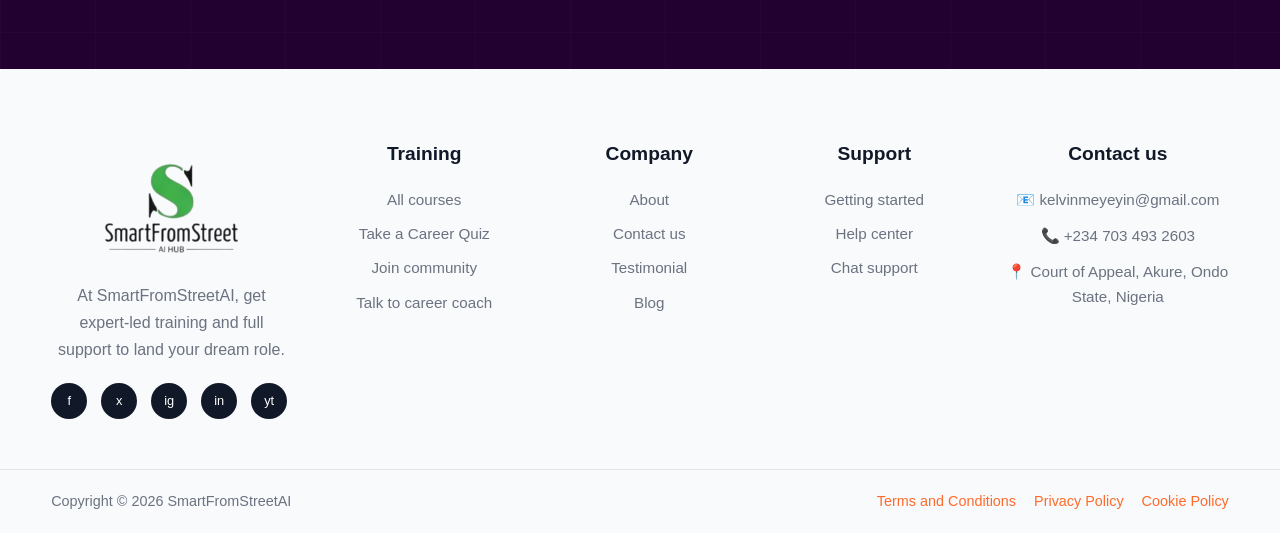
==== commit 621ebbdb: "cahnge text under hero to h2 index.html" ====
--- a/index.html
+++ b/index.html
@@ -41,10 +41,10 @@
   <div class="container hero-content">
     <h1>Master AI for Everyday Productivity</h1>
 
-    <p>
+    <h2>
       Comprehensive AI Training designed to help you use AI tools confidently
       in work, business, and daily life — no tech background required.
-    </p>
+    </h2>
 
     <button type="button" id="openModal" class="btn btn-primary">
     Register Now
